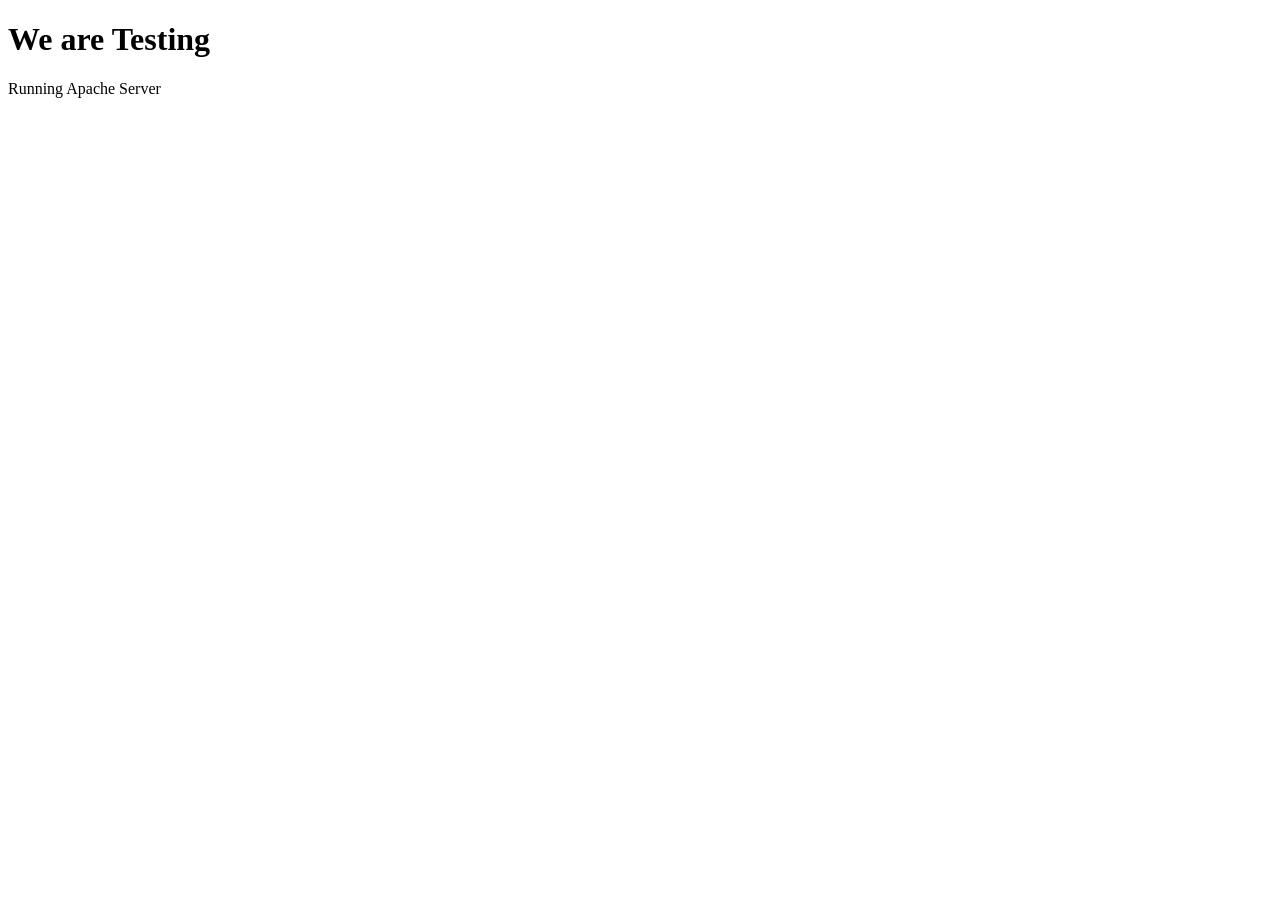
==== index.html @ bf030330 "First Commit" ====
<!DOCTYPE html>
<html lang="en">
<head>
    <meta charset="UTF-8">
    <meta name="viewport" content="width=device-width, initial-scale=1.0">
    <title>Testing Testing Wee Woo</title>
</head>
<body>
    <h1>We are Testing</h1>
    <p>Running Apache Server</p>
</body>
</html>
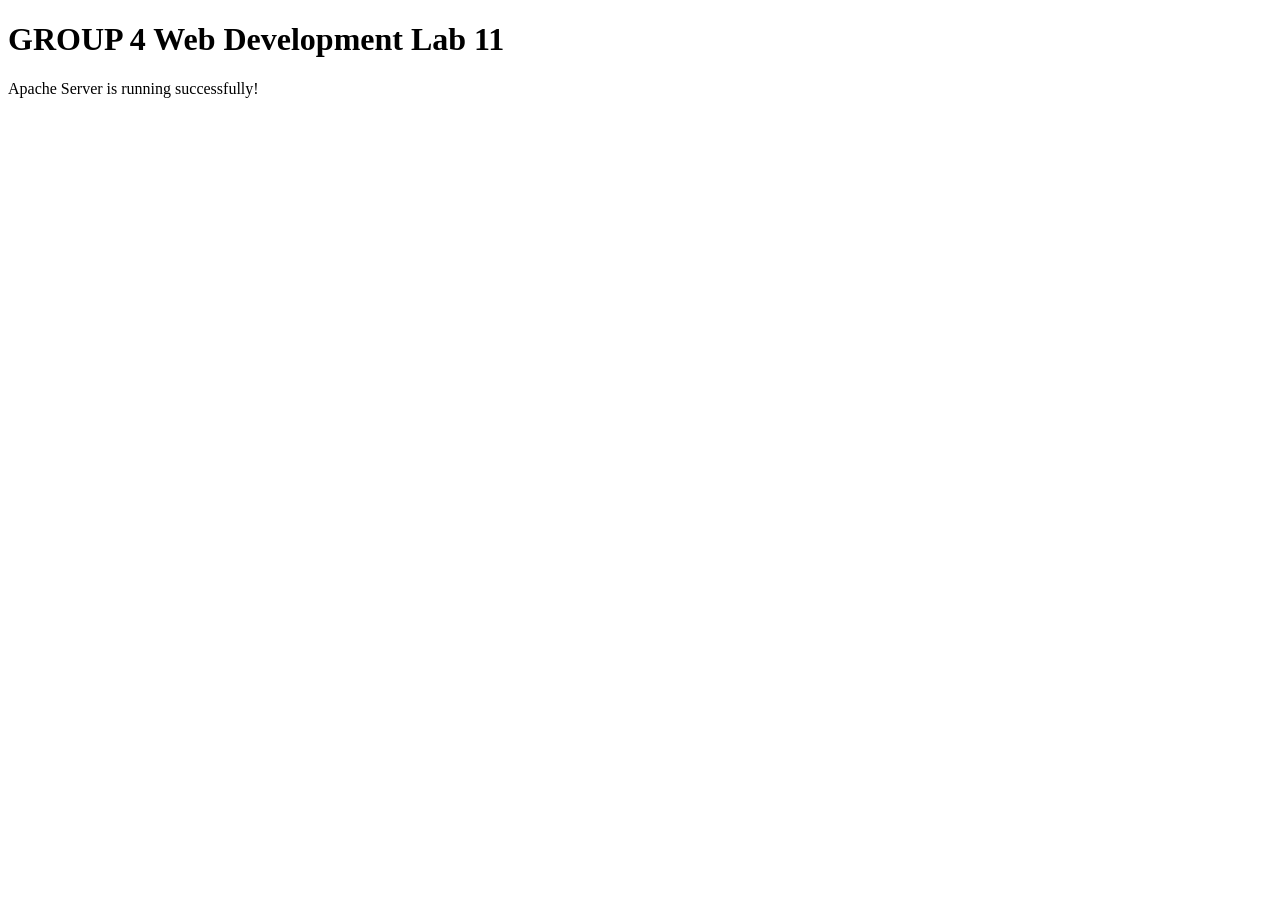
==== commit 520fd495: "feature: updated homepage" ====
--- a/index.html
+++ b/index.html
@@ -6,7 +6,7 @@
     <title>Testing Testing Wee Woo</title>
 </head>
 <body>
-    <h1>We are Testing</h1>
-    <p>Running Apache Server</p>
+    <h1>GROUP 4 Web Development Lab 11</h1>
+    <p>Apache Server is running successfully!</p>
 </body>
 </html>
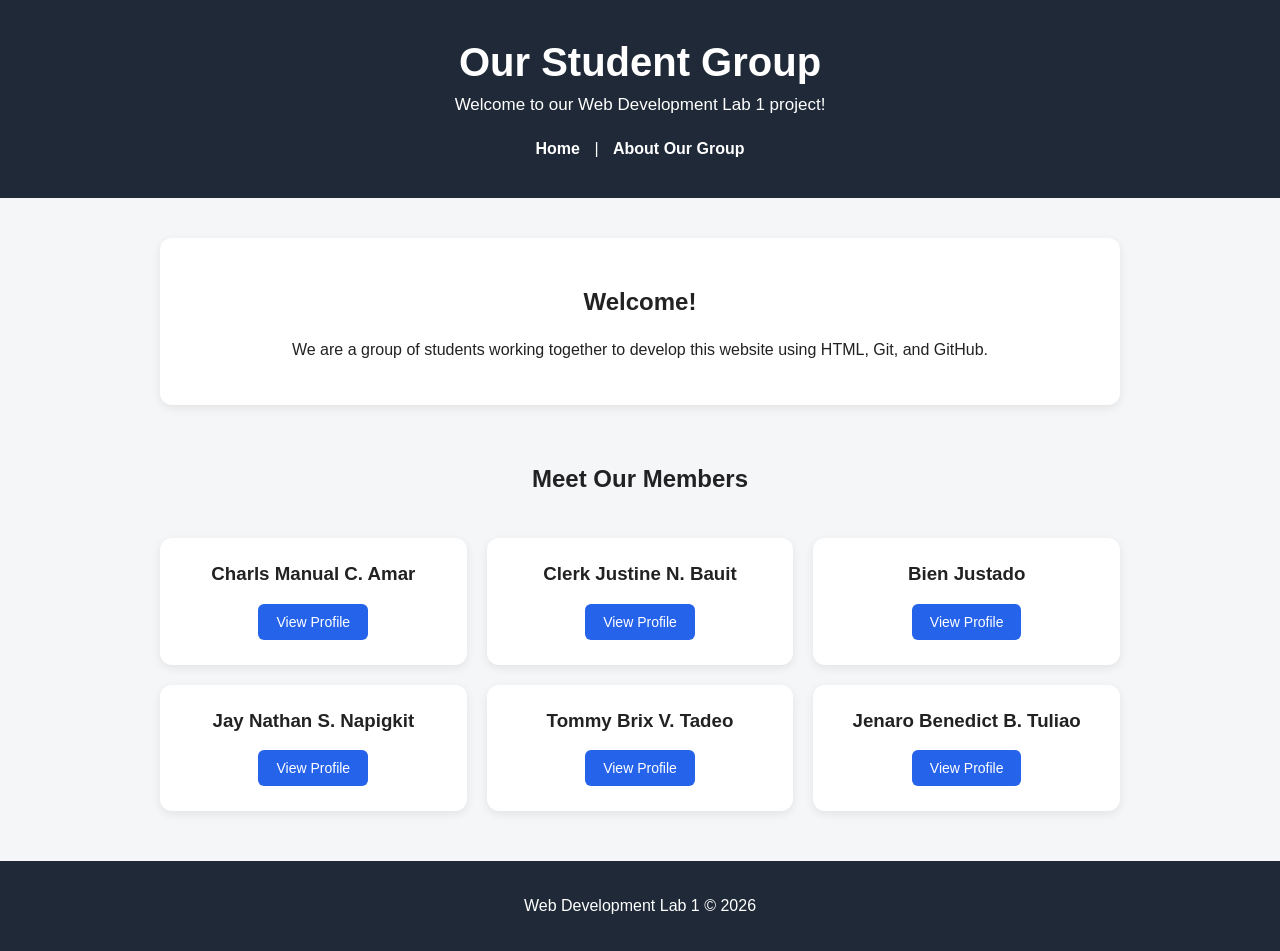
==== commit 366d3406: "feature: create student group website" ====
--- a/index.html
+++ b/index.html
@@ -3,10 +3,85 @@
 <head>
     <meta charset="UTF-8">
     <meta name="viewport" content="width=device-width, initial-scale=1.0">
-    <title>Testing Testing Wee Woo</title>
+    <title>Our Student Group</title>
+
+    <link rel="stylesheet" href="style.css">
 </head>
+
 <body>
-    <h1>GROUP 4 Web Development Lab 11</h1>
-    <p>Apache Server is running successfully!</p>
+
+    <header>
+        <h1>Our Student Group</h1>
+        <p>Welcome to our Web Development Lab 1 project!</p>
+
+        <nav>
+            <a href="index.html">Home</a> |
+            <a href="about.html">About Our Group</a>
+        </nav>
+    </header>
+
+    <main>
+
+        <section>
+            <h2>Welcome!</h2>
+            <p>
+                We are a group of students working together
+                to develop this website using HTML, Git, and GitHub.
+            </p>
+        </section>
+
+        <section>
+            <h2>Meet Our Members</h2>
+
+            <div>
+                <h3>Charls Manual C. Amar</h3>
+                <a href="charls.html">
+                    <button>View Profile</button>
+                </a>
+            </div>
+
+            <div>
+                <h3>Clerk Justine N. Bauit</h3>
+                <a href="justine.html">
+                    <button>View Profile</button>
+                </a>
+            </div>
+
+            <div>
+                <h3>Bien Justado</h3>
+                <a href="byen.html">
+                    <button>View Profile</button>
+                </a>
+            </div>
+
+            <div>
+                <h3>Jay Nathan S. Napigkit</h3>
+                <a href="nathan.html">
+                    <button>View Profile</button>
+                </a>
+            </div>
+
+            <div>
+                <h3>Tommy Brix V. Tadeo</h3>
+                <a href="brix.html">
+                    <button>View Profile</button>
+                </a>
+            </div>
+
+            <div>
+                <h3>Jenaro Benedict B. Tuliao</h3>
+                <a href="jenaro.html">
+                    <button>View Profile</button>
+                </a>
+            </div>
+
+        </section>
+
+    </main>
+
+    <footer>
+        <p>Web Development Lab 1 &copy; 2026</p>
+    </footer>
+
 </body>
 </html>
--- a/style.css
+++ b/style.css
@@ -0,0 +1,129 @@
+/* General */
+* {
+    box-sizing: border-box;
+}
+
+body {
+    margin: 0;
+    font-family: Arial, sans-serif;
+    background-color: #f4f6f8;
+    color: #222;
+}
+
+/* Header */
+header {
+    background-color: #1f2937;
+    color: white;
+    text-align: center;
+    padding: 40px 20px;
+}
+
+header h1 {
+    margin: 0 0 10px;
+    font-size: 40px;
+}
+
+header p {
+    margin: 0 0 25px;
+    font-size: 17px;
+}
+
+/* Navigation */
+nav a {
+    color: white;
+    text-decoration: none;
+    margin: 0 10px;
+    font-weight: bold;
+}
+
+nav a:hover {
+    text-decoration: underline;
+}
+
+/* Main content */
+main {
+    max-width: 1000px;
+    margin: 40px auto;
+    padding: 0 20px;
+}
+
+section {
+    margin-bottom: 40px;
+}
+
+section h2 {
+    text-align: center;
+    margin-bottom: 25px;
+}
+
+/* Welcome section */
+section:first-child {
+    background: white;
+    padding: 30px;
+    border-radius: 12px;
+    text-align: center;
+    box-shadow: 0 3px 10px rgba(0, 0, 0, 0.08);
+}
+
+/* Member cards */
+section:last-child {
+    display: grid;
+    grid-template-columns: repeat(3, 1fr);
+    gap: 20px;
+}
+
+section:last-child h2 {
+    grid-column: 1 / -1;
+}
+
+section:last-child div {
+    background: white;
+    padding: 25px;
+    text-align: center;
+    border-radius: 12px;
+    box-shadow: 0 3px 10px rgba(0, 0, 0, 0.08);
+}
+
+section:last-child div:hover {
+    transform: translateY(-4px);
+    transition: 0.2s;
+}
+
+section:last-child h3 {
+    margin-top: 0;
+}
+
+/* Buttons */
+button {
+    border: none;
+    padding: 10px 18px;
+    border-radius: 6px;
+    background-color: #2563eb;
+    color: white;
+    cursor: pointer;
+    font-size: 14px;
+}
+
+button:hover {
+    background-color: #1d4ed8;
+}
+
+/* Footer */
+footer {
+    background-color: #1f2937;
+    color: white;
+    text-align: center;
+    padding: 20px;
+    margin-top: 50px;
+}
+
+/* Mobile */
+@media (max-width: 700px) {
+    section:last-child {
+        grid-template-columns: 1fr;
+    }
+
+    header h1 {
+        font-size: 30px;
+    }
+}
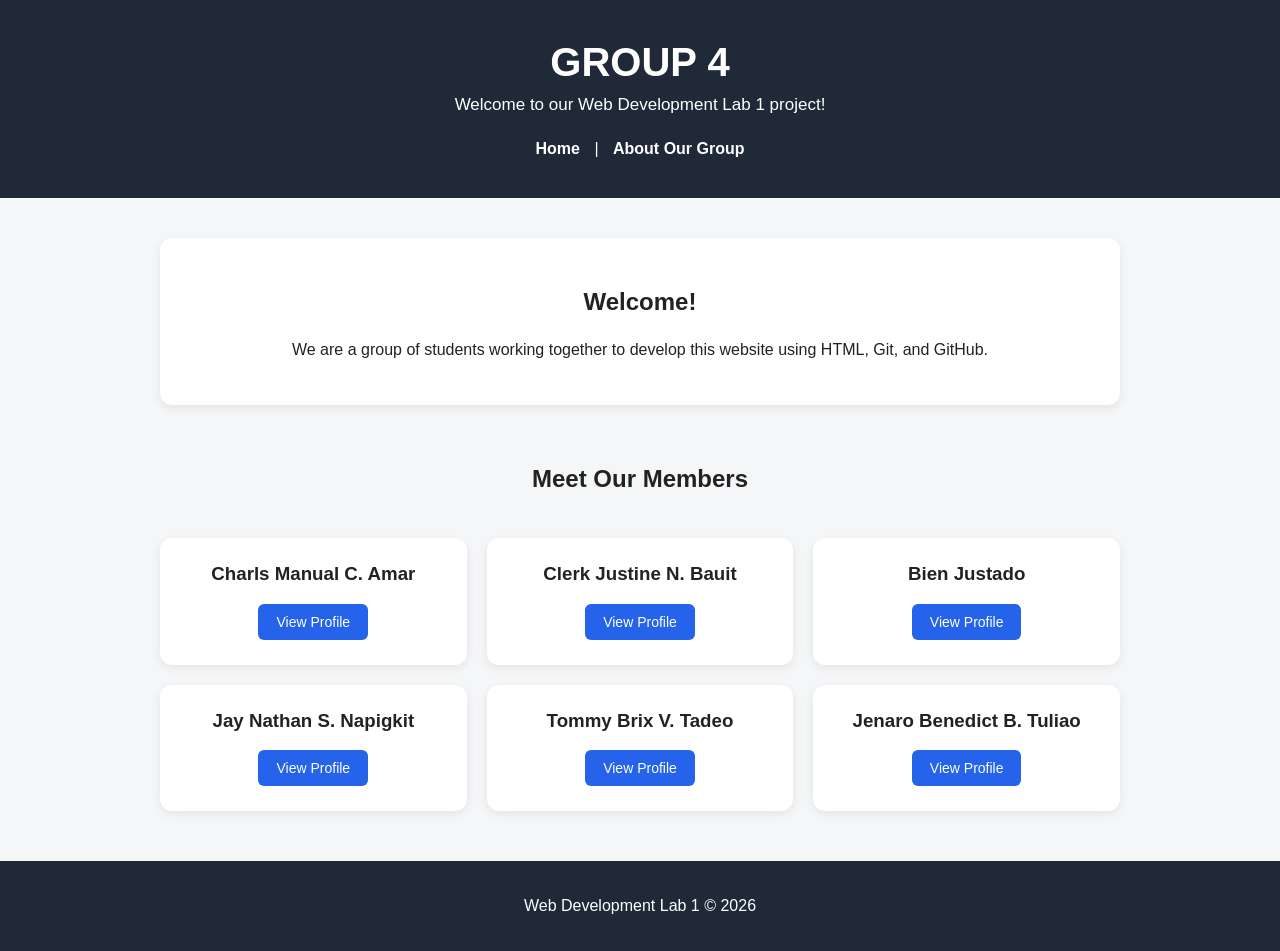
==== commit 67b1785c: "Updated index.html" ====
--- a/index.html
+++ b/index.html
@@ -11,7 +11,7 @@
 <body>
 
     <header>
-        <h1>Our Student Group</h1>
+        <h1>GROUP 4</h1>
         <p>Welcome to our Web Development Lab 1 project!</p>
 
         <nav>
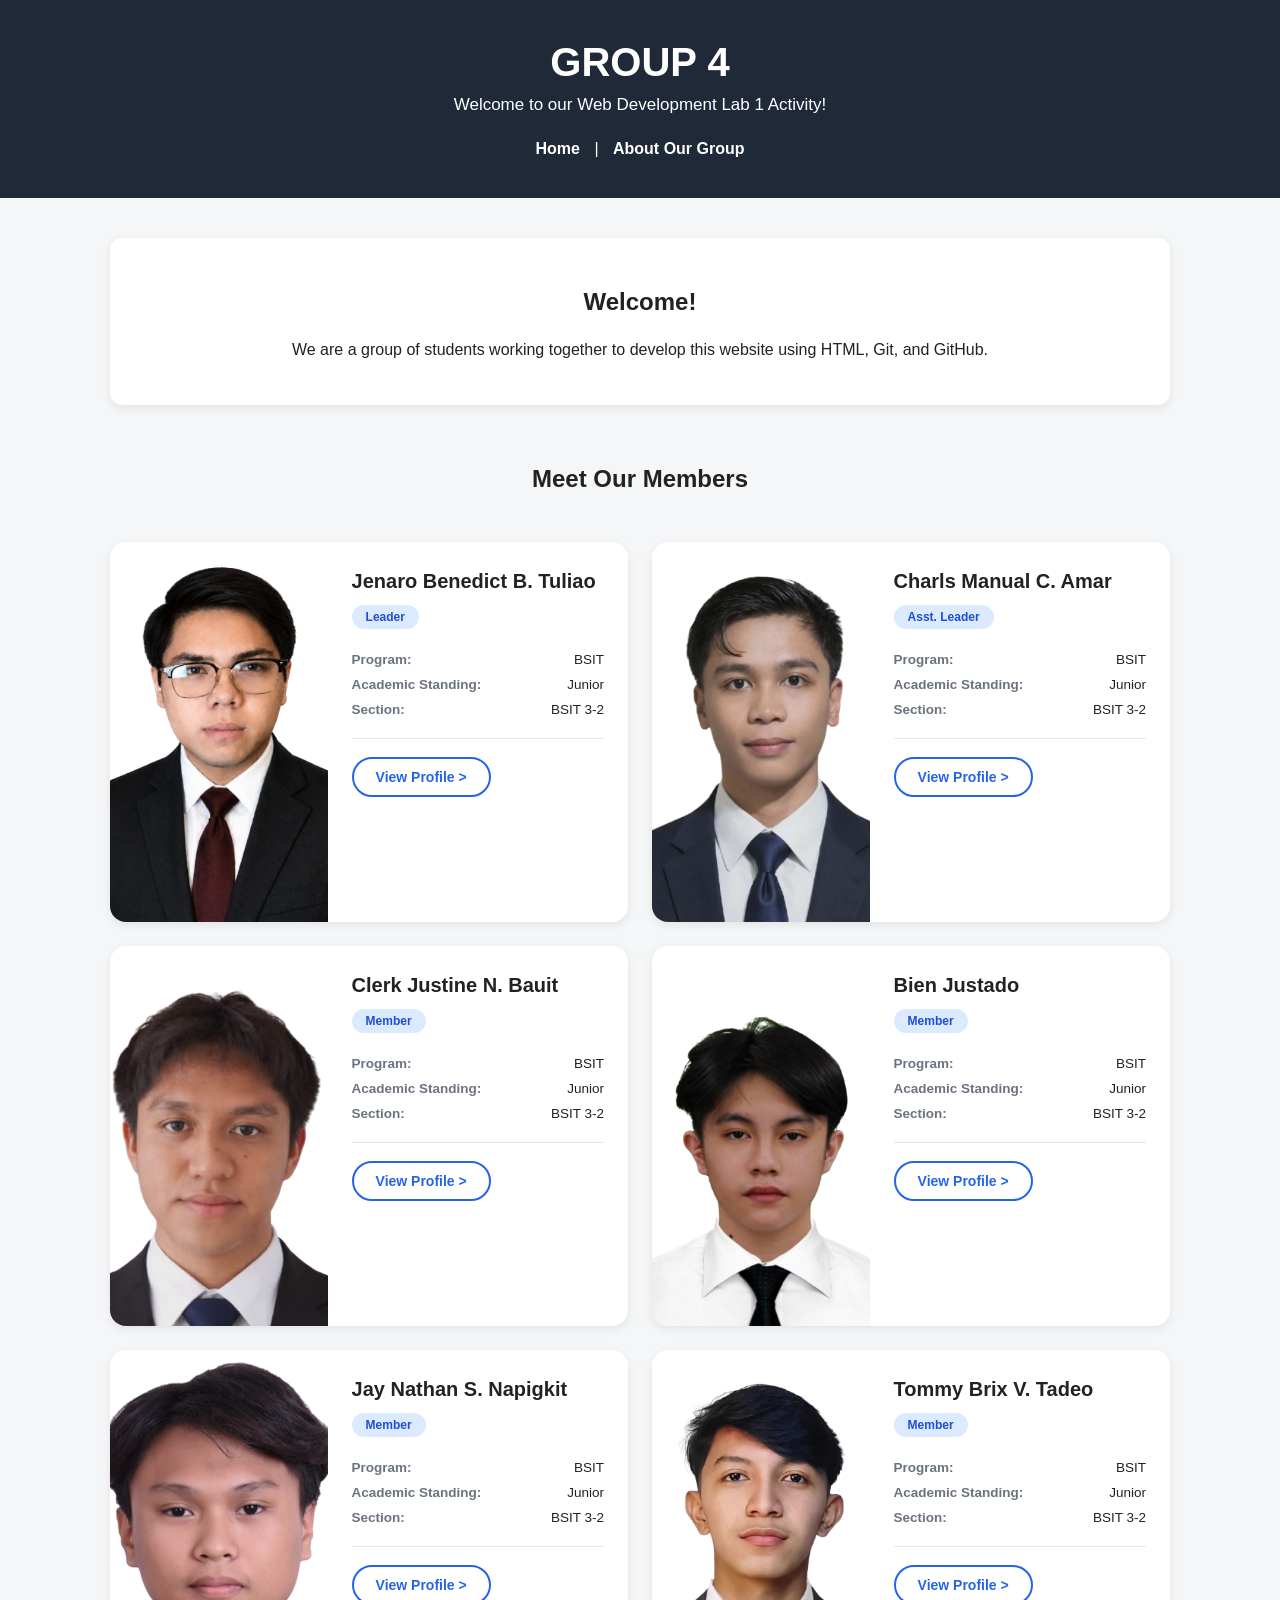
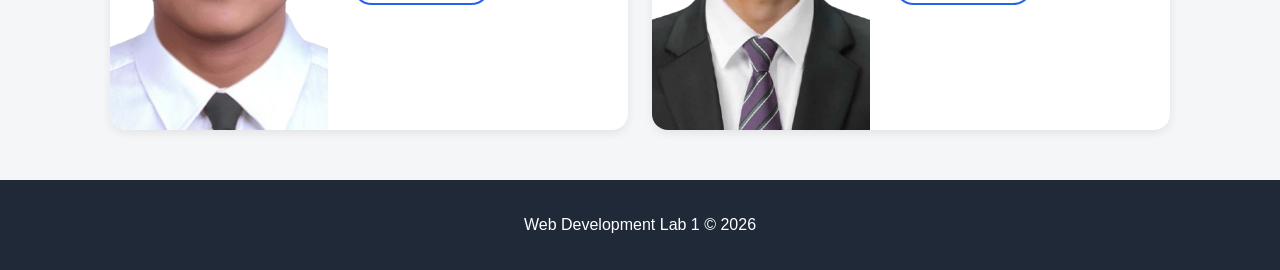
==== commit b6cc6d95: "Enhance student profiles with photos and basic information" ====
--- a/index.html
+++ b/index.html
@@ -12,7 +12,7 @@
 
     <header>
         <h1>GROUP 4</h1>
-        <p>Welcome to our Web Development Lab 1 project!</p>
+        <p>Welcome to our Web Development Lab 1 Activity!</p>
 
         <nav>
             <a href="index.html">Home</a> |
@@ -30,49 +30,109 @@
             </p>
         </section>
 
-        <section>
+        <section class="members-section">
             <h2>Meet Our Members</h2>
 
-            <div>
-                <h3>Charls Manual C. Amar</h3>
-                <a href="charls.html">
-                    <button>View Profile</button>
-                </a>
+            <div class="member-card">
+                <img src="images/jenaro-tuliao.jpg" alt="Jenaro Benedict B. Tuliao" class="member-photo">
+                <div class="member-info">
+                    <h3>Jenaro Benedict B. Tuliao</h3>
+                    <span class="member-tag">Leader</span>
+                    <div class="member-details">
+                        <div class="detail-row"><span class="detail-label">Program:</span><span class="detail-value">BSIT</span></div>
+                        <div class="detail-row"><span class="detail-label">Academic Standing:</span><span class="detail-value">Junior</span></div>
+                        <div class="detail-row"><span class="detail-label">Section:</span><span class="detail-value">BSIT 3-2</span></div>
+                    </div>
+                    <hr>
+                    <a href="jenaro.html">
+                        <button>View Profile &gt;</button>
+                    </a>
+                </div>
             </div>
 
-            <div>
-                <h3>Clerk Justine N. Bauit</h3>
-                <a href="justine.html">
-                    <button>View Profile</button>
-                </a>
+            <div class="member-card">
+                <img src="images/charls-amar.jpg" alt="Charls Manual C. Amar" class="member-photo">
+                <div class="member-info">
+                    <h3>Charls Manual C. Amar</h3>
+                    <span class="member-tag">Asst. Leader</span>
+                    <div class="member-details">
+                        <div class="detail-row"><span class="detail-label">Program:</span><span class="detail-value">BSIT</span></div>
+                        <div class="detail-row"><span class="detail-label">Academic Standing:</span><span class="detail-value">Junior</span></div>
+                        <div class="detail-row"><span class="detail-label">Section:</span><span class="detail-value">BSIT 3-2</span></div>
+                    </div>
+                    <hr>
+                    <a href="charls.html">
+                        <button>View Profile &gt;</button>
+                    </a>
+                </div>
             </div>
 
-            <div>
-                <h3>Bien Justado</h3>
-                <a href="byen.html">
-                    <button>View Profile</button>
-                </a>
+            <div class="member-card">
+                <img src="images/justine-bauit.jpg" alt="Clerk Justine N. Bauit" class="member-photo">
+                <div class="member-info">
+                    <h3>Clerk Justine N. Bauit</h3>
+                    <span class="member-tag">Member</span>
+                    <div class="member-details">
+                        <div class="detail-row"><span class="detail-label">Program:</span><span class="detail-value">BSIT</span></div>
+                        <div class="detail-row"><span class="detail-label">Academic Standing:</span><span class="detail-value">Junior</span></div>
+                        <div class="detail-row"><span class="detail-label">Section:</span><span class="detail-value">BSIT 3-2</span></div>
+                    </div>
+                    <hr>
+                    <a href="justine.html">
+                        <button>View Profile &gt;</button>
+                    </a>
+                </div>
             </div>
 
-            <div>
-                <h3>Jay Nathan S. Napigkit</h3>
-                <a href="nathan.html">
-                    <button>View Profile</button>
-                </a>
+            <div class="member-card">
+                <img src="images/bien-justado.jpg" alt="Bien Justado" class="member-photo">
+                <div class="member-info">
+                    <h3>Bien Justado</h3>
+                    <span class="member-tag">Member</span>
+                    <div class="member-details">
+                        <div class="detail-row"><span class="detail-label">Program:</span><span class="detail-value">BSIT</span></div>
+                        <div class="detail-row"><span class="detail-label">Academic Standing:</span><span class="detail-value">Junior</span></div>
+                        <div class="detail-row"><span class="detail-label">Section:</span><span class="detail-value">BSIT 3-2</span></div>
+                    </div>
+                    <hr>
+                    <a href="byen.html">
+                        <button>View Profile &gt;</button>
+                    </a>
+                </div>
             </div>
 
-            <div>
-                <h3>Tommy Brix V. Tadeo</h3>
-                <a href="brix.html">
-                    <button>View Profile</button>
-                </a>
+            <div class="member-card">
+                <img src="images/nathan-napigkit.jpg" alt="Jay Nathan S. Napigkit" class="member-photo">
+                <div class="member-info">
+                    <h3>Jay Nathan S. Napigkit</h3>
+                    <span class="member-tag">Member</span>
+                    <div class="member-details">
+                        <div class="detail-row"><span class="detail-label">Program:</span><span class="detail-value">BSIT</span></div>
+                        <div class="detail-row"><span class="detail-label">Academic Standing:</span><span class="detail-value">Junior</span></div>
+                        <div class="detail-row"><span class="detail-label">Section:</span><span class="detail-value">BSIT 3-2</span></div>
+                    </div>
+                    <hr>
+                    <a href="nathan.html">
+                        <button>View Profile &gt;</button>
+                    </a>
+                </div>
             </div>
 
-            <div>
-                <h3>Jenaro Benedict B. Tuliao</h3>
-                <a href="jenaro.html">
-                    <button>View Profile</button>
-                </a>
+            <div class="member-card">
+                <img src="images/brix-tadeo.jpg" alt="Tommy Brix V. Tadeo" class="member-photo">
+                <div class="member-info">
+                    <h3>Tommy Brix V. Tadeo</h3>
+                    <span class="member-tag">Member</span>
+                    <div class="member-details">
+                        <div class="detail-row"><span class="detail-label">Program:</span><span class="detail-value">BSIT</span></div>
+                        <div class="detail-row"><span class="detail-label">Academic Standing:</span><span class="detail-value">Junior</span></div>
+                        <div class="detail-row"><span class="detail-label">Section:</span><span class="detail-value">BSIT 3-2</span></div>
+                    </div>
+                    <hr>
+                    <a href="brix.html">
+                        <button>View Profile &gt;</button>
+                    </a>
+                </div>
             </div>
 
         </section>
--- a/style.css
+++ b/style.css
@@ -42,7 +42,7 @@
 
 /* Main content */
 main {
-    max-width: 1000px;
+    max-width: 1100px;
     margin: 40px auto;
     padding: 0 20px;
 }
@@ -65,47 +65,129 @@
     box-shadow: 0 3px 10px rgba(0, 0, 0, 0.08);
 }
 
-/* Member cards */
-section:last-child {
+/* Member cards grid */
+.members-section {
     display: grid;
-    grid-template-columns: repeat(3, 1fr);
-    gap: 20px;
-}
-
-section:last-child h2 {
+    grid-template-columns: repeat(2, 1fr);
+    gap: 24px;
+}
+
+.members-section h2 {
     grid-column: 1 / -1;
 }
 
-section:last-child div {
+/* Individual member card */
+.member-card {
     background: white;
-    padding: 25px;
-    text-align: center;
-    border-radius: 12px;
+    border-radius: 16px;
     box-shadow: 0 3px 10px rgba(0, 0, 0, 0.08);
-}
-
-section:last-child div:hover {
+    overflow: hidden;
+    display: flex;
+    height: 380px;
+    transition: transform 0.2s;
+}
+
+.member-card:hover {
     transform: translateY(-4px);
-    transition: 0.2s;
-}
-
-section:last-child h3 {
-    margin-top: 0;
+}
+
+.member-photo {
+    width: 42%;
+    height: 100%;
+    object-fit: cover;
+    flex-shrink: 0;
+}
+
+.member-info {
+    flex: 1;
+    padding: 28px 24px;
+    display: flex;
+    flex-direction: column;
+    align-items: flex-start;
+}
+
+.member-info h3 {
+    margin: 0 0 12px;
+    font-size: 20px;
+}
+
+.member-tag {
+    background: #dbeafe;
+    color: #1d4ed8;
+    font-size: 12px;
+    font-weight: bold;
+    padding: 5px 14px;
+    border-radius: 20px;
+    margin-bottom: 18px;
+}
+
+/* Program / Academic Standing / Section rows */
+.member-details {
+    width: 100%;
+    margin-bottom: 16px;
+}
+
+.detail-row {
+    display: flex;
+    justify-content: space-between;
+    gap: 10px;
+    font-size: 13.5px;
+    padding: 5px 0;
+}
+
+.detail-label {
+    color: #6b7280;
+    font-weight: bold;
+}
+
+.detail-value {
+    color: #222;
+    text-align: right;
+}
+
+.member-info hr {
+    width: 100%;
+    border: none;
+    border-top: 1px solid #e5e7eb;
+    margin: 0 0 18px;
+}
+
+.social-icons {
+    display: flex;
+    gap: 10px;
+    margin-bottom: 22px;
+}
+
+.social-icons a {
+    width: 34px;
+    height: 34px;
+    border-radius: 50%;
+    background: #2563eb;
+    color: white;
+    display: flex;
+    align-items: center;
+    justify-content: center;
+    font-size: 11px;
+    font-weight: bold;
+    text-decoration: none;
 }
 
 /* Buttons */
-button {
-    border: none;
-    padding: 10px 18px;
-    border-radius: 6px;
-    background-color: #2563eb;
-    color: white;
+.member-info button {
+    background: white;
+    color: #2563eb;
+    border: 2px solid #2563eb;
+    padding: 10px 22px;
+    border-radius: 24px;
+    font-weight: bold;
     cursor: pointer;
     font-size: 14px;
-}
-
-button:hover {
-    background-color: #1d4ed8;
+    margin-top: auto;
+}
+
+.member-info button:hover {
+    background: #2563eb;
+    color: white;
 }
 
 /* Footer */
@@ -119,11 +201,35 @@
 
 /* Mobile */
 @media (max-width: 700px) {
-    section:last-child {
-        grid-template-columns: 1fr;
-    }
-
     header h1 {
         font-size: 30px;
     }
+
+    .members-section {
+        grid-template-columns: 1fr;
+    }
+
+    .member-card {
+        flex-direction: column;
+        height: auto;
+    }
+
+    .member-photo {
+        width: 100%;
+        height: 220px;
+    }
+
+    .member-info {
+        align-items: center;
+        text-align: center;
+    }
+
+    .detail-row {
+        justify-content: center;
+        gap: 6px;
+    }
+
+    .member-info button {
+        margin-top: 10px;
+    }
 }
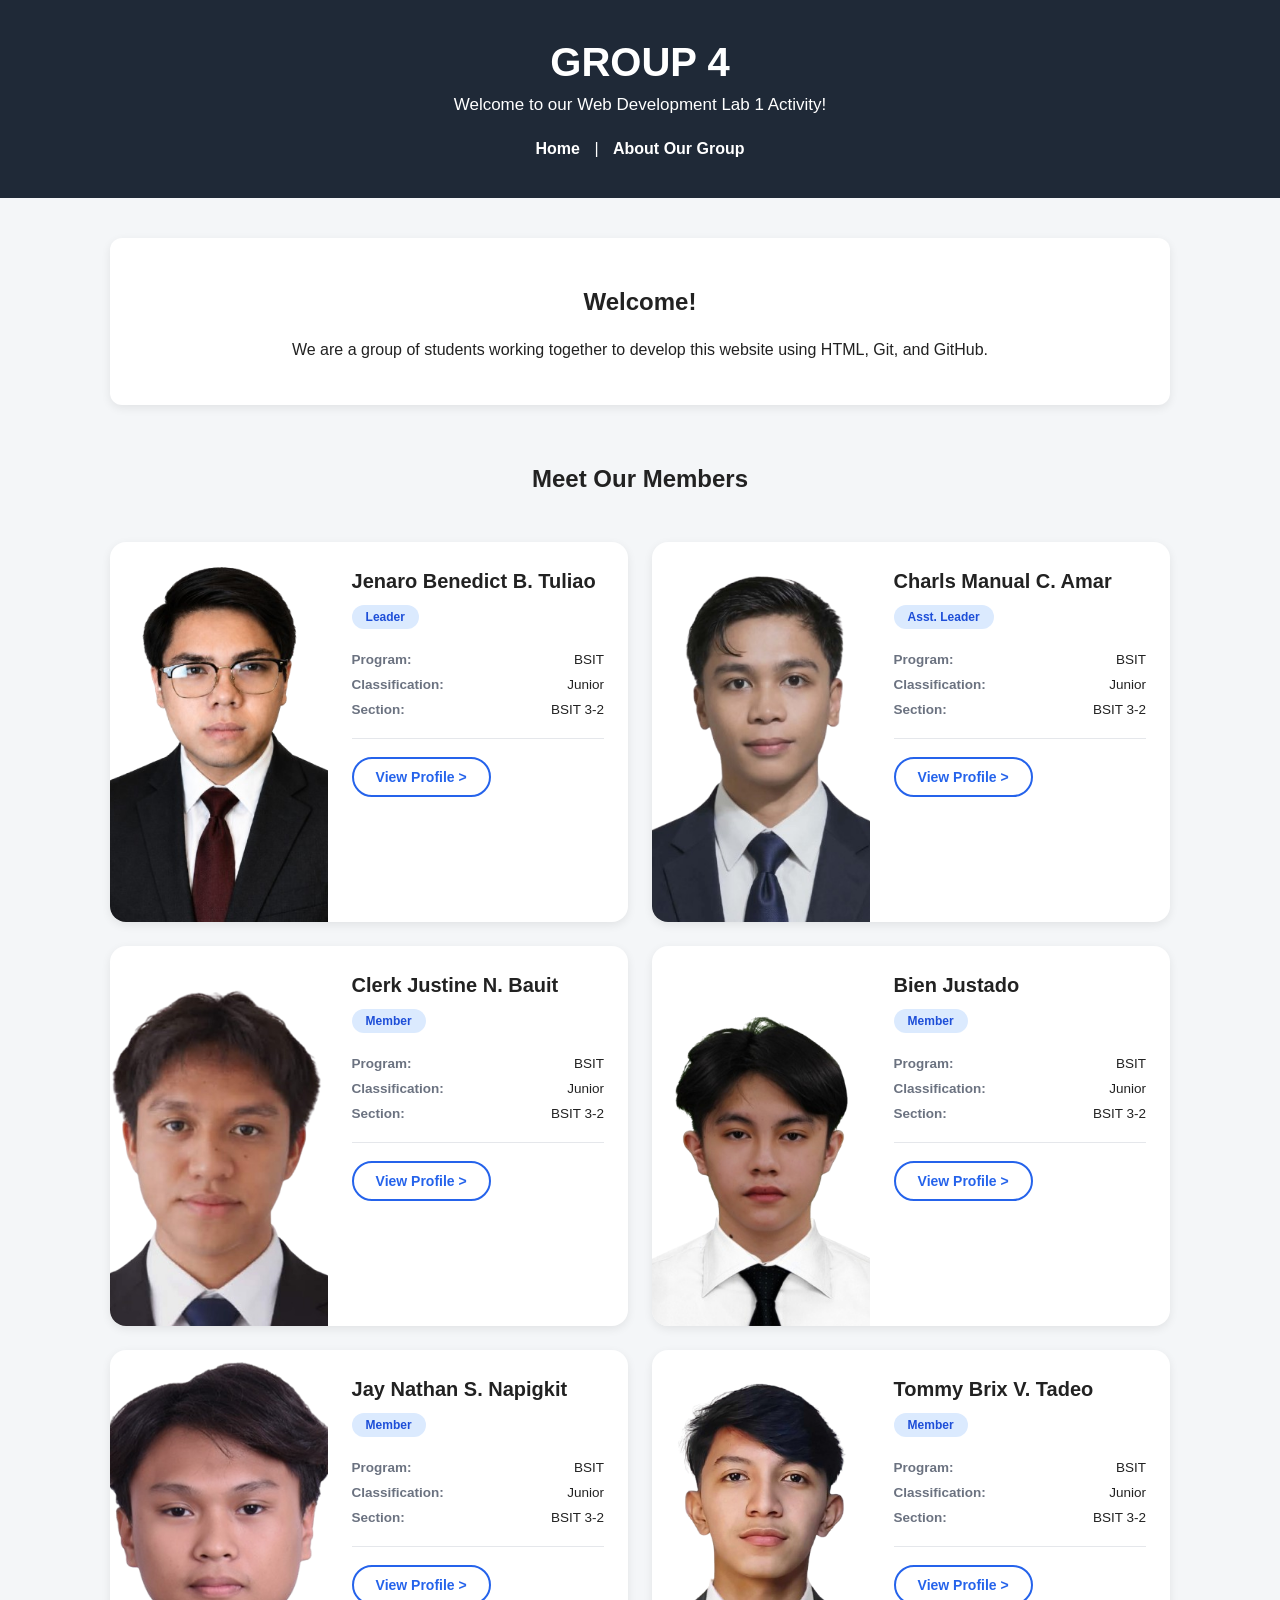
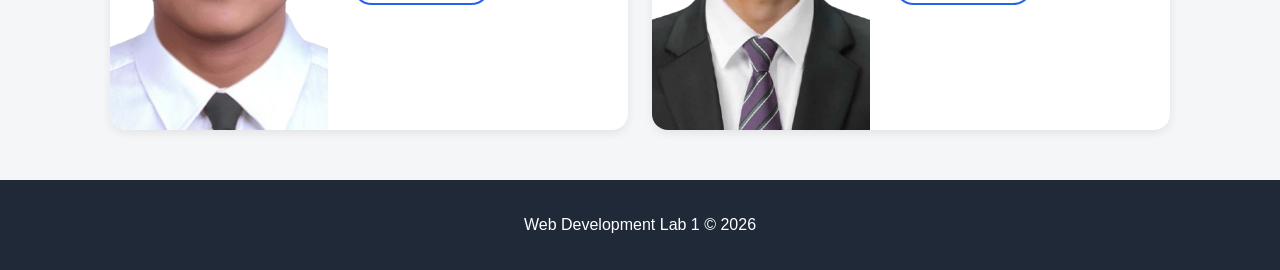
==== commit cafad40f: "Minor terms changes" ====
--- a/index.html
+++ b/index.html
@@ -40,7 +40,7 @@
                     <span class="member-tag">Leader</span>
                     <div class="member-details">
                         <div class="detail-row"><span class="detail-label">Program:</span><span class="detail-value">BSIT</span></div>
-                        <div class="detail-row"><span class="detail-label">Academic Standing:</span><span class="detail-value">Junior</span></div>
+                        <div class="detail-row"><span class="detail-label">Classification: </span><span class="detail-value">Junior</span></div>
                         <div class="detail-row"><span class="detail-label">Section:</span><span class="detail-value">BSIT 3-2</span></div>
                     </div>
                     <hr>
@@ -57,7 +57,7 @@
                     <span class="member-tag">Asst. Leader</span>
                     <div class="member-details">
                         <div class="detail-row"><span class="detail-label">Program:</span><span class="detail-value">BSIT</span></div>
-                        <div class="detail-row"><span class="detail-label">Academic Standing:</span><span class="detail-value">Junior</span></div>
+                        <div class="detail-row"><span class="detail-label">Classification: </span><span class="detail-value">Junior</span></div>
                         <div class="detail-row"><span class="detail-label">Section:</span><span class="detail-value">BSIT 3-2</span></div>
                     </div>
                     <hr>
@@ -74,7 +74,7 @@
                     <span class="member-tag">Member</span>
                     <div class="member-details">
                         <div class="detail-row"><span class="detail-label">Program:</span><span class="detail-value">BSIT</span></div>
-                        <div class="detail-row"><span class="detail-label">Academic Standing:</span><span class="detail-value">Junior</span></div>
+                        <div class="detail-row"><span class="detail-label">Classification: </span><span class="detail-value">Junior</span></div>
                         <div class="detail-row"><span class="detail-label">Section:</span><span class="detail-value">BSIT 3-2</span></div>
                     </div>
                     <hr>
@@ -91,7 +91,7 @@
                     <span class="member-tag">Member</span>
                     <div class="member-details">
                         <div class="detail-row"><span class="detail-label">Program:</span><span class="detail-value">BSIT</span></div>
-                        <div class="detail-row"><span class="detail-label">Academic Standing:</span><span class="detail-value">Junior</span></div>
+                        <div class="detail-row"><span class="detail-label">Classification: </span><span class="detail-value">Junior</span></div>
                         <div class="detail-row"><span class="detail-label">Section:</span><span class="detail-value">BSIT 3-2</span></div>
                     </div>
                     <hr>
@@ -108,7 +108,7 @@
                     <span class="member-tag">Member</span>
                     <div class="member-details">
                         <div class="detail-row"><span class="detail-label">Program:</span><span class="detail-value">BSIT</span></div>
-                        <div class="detail-row"><span class="detail-label">Academic Standing:</span><span class="detail-value">Junior</span></div>
+                        <div class="detail-row"><span class="detail-label">Classification: </span><span class="detail-value">Junior</span></div>
                         <div class="detail-row"><span class="detail-label">Section:</span><span class="detail-value">BSIT 3-2</span></div>
                     </div>
                     <hr>
@@ -125,7 +125,7 @@
                     <span class="member-tag">Member</span>
                     <div class="member-details">
                         <div class="detail-row"><span class="detail-label">Program:</span><span class="detail-value">BSIT</span></div>
-                        <div class="detail-row"><span class="detail-label">Academic Standing:</span><span class="detail-value">Junior</span></div>
+                        <div class="detail-row"><span class="detail-label">Classification: </span><span class="detail-value">Junior</span></div>
                         <div class="detail-row"><span class="detail-label">Section:</span><span class="detail-value">BSIT 3-2</span></div>
                     </div>
                     <hr>
